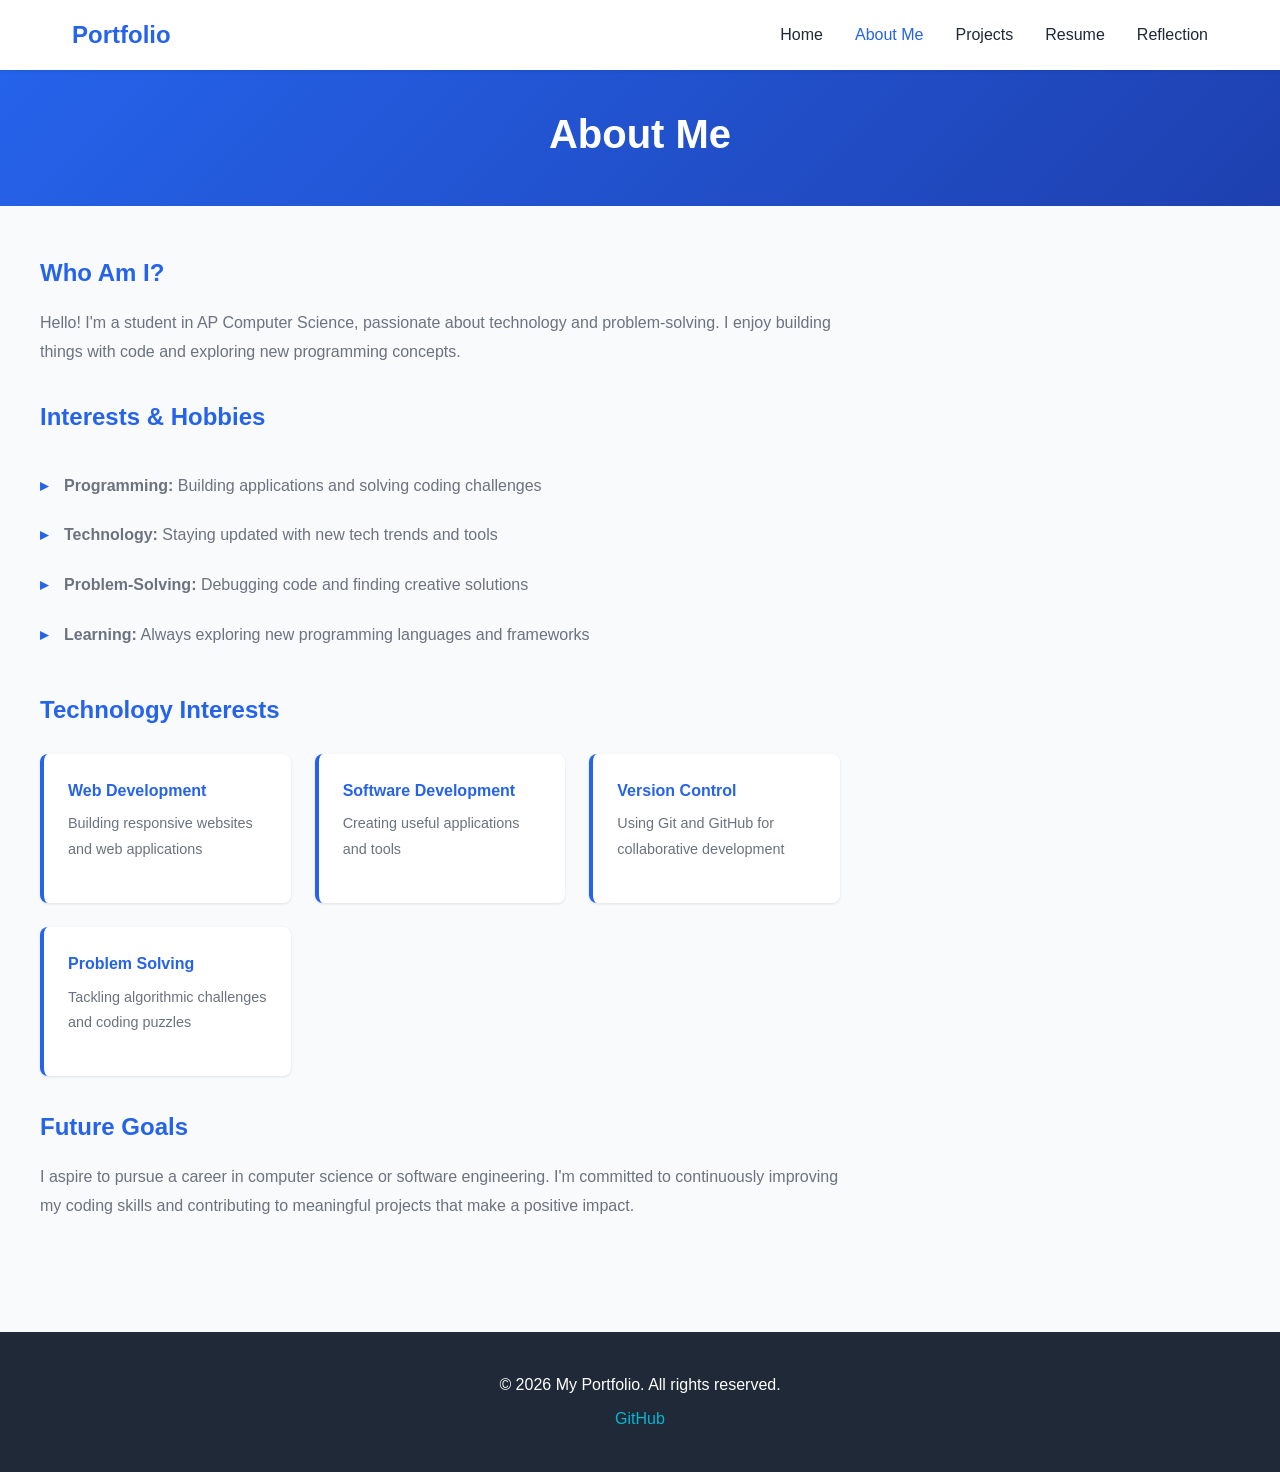
==== pages/about.html @ 3f35dafe "Initial portfolio setup with complete structure and all pages" ====
<!DOCTYPE html>
<html lang="en">
<head>
    <meta charset="UTF-8">
    <meta name="viewport" content="width=device-width, initial-scale=1.0">
    <title>About Me - Portfolio</title>
    <link rel="stylesheet" href="../css/style.css">
</head>
<body>
    <nav class="navbar">
        <div class="nav-container">
            <a href="../index.html" class="nav-logo">Portfolio</a>
            <ul class="nav-menu">
                <li class="nav-item">
                    <a href="../index.html" class="nav-link">Home</a>
                </li>
                <li class="nav-item">
                    <a href="about.html" class="nav-link active">About Me</a>
                </li>
                <li class="nav-item">
                    <a href="projects.html" class="nav-link">Projects</a>
                </li>
                <li class="nav-item">
                    <a href="resume.html" class="nav-link">Resume</a>
                </li>
                <li class="nav-item">
                    <a href="reflection.html" class="nav-link">Reflection</a>
                </li>
            </ul>
        </div>
    </nav>

    <section class="page-header">
        <h1>About Me</h1>
    </section>

    <section class="container content-section">
        <div class="about-content">
            <h2>Who Am I?</h2>
            <p>Hello! I'm a student in AP Computer Science, passionate about technology and problem-solving. I enjoy building things with code and exploring new programming concepts.</p>
            
            <h2>Interests & Hobbies</h2>
            <ul class="interests-list">
                <li><strong>Programming:</strong> Building applications and solving coding challenges</li>
                <li><strong>Technology:</strong> Staying updated with new tech trends and tools</li>
                <li><strong>Problem-Solving:</strong> Debugging code and finding creative solutions</li>
                <li><strong>Learning:</strong> Always exploring new programming languages and frameworks</li>
            </ul>

            <h2>Technology Interests</h2>
            <div class="tech-grid">
                <div class="tech-card">
                    <h3>Web Development</h3>
                    <p>Building responsive websites and web applications</p>
                </div>
                <div class="tech-card">
                    <h3>Software Development</h3>
                    <p>Creating useful applications and tools</p>
                </div>
                <div class="tech-card">
                    <h3>Version Control</h3>
                    <p>Using Git and GitHub for collaborative development</p>
                </div>
                <div class="tech-card">
                    <h3>Problem Solving</h3>
                    <p>Tackling algorithmic challenges and coding puzzles</p>
                </div>
            </div>

            <h2>Future Goals</h2>
            <p>I aspire to pursue a career in computer science or software engineering. I'm committed to continuously improving my coding skills and contributing to meaningful projects that make a positive impact.</p>
        </div>
    </section>

    <footer>
        <p>&copy; 2026 My Portfolio. All rights reserved.</p>
        <p><a href="https://github.com/jhurley2028" target="_blank">GitHub</a></p>
    </footer>
</body>
</html>
---- css/style.css ----
/* ===== Global Styles ===== */
* {
    margin: 0;
    padding: 0;
    box-sizing: border-box;
}

:root {
    --primary-color: #2563eb;
    --secondary-color: #1e40af;
    --accent-color: #06b6d4;
    --text-color: #1f2937;
    --light-text: #6b7280;
    --background-color: #f9fafb;
    --card-background: #ffffff;
    --border-color: #e5e7eb;
    --shadow: 0 1px 3px rgba(0, 0, 0, 0.1);
    --shadow-lg: 0 10px 25px rgba(0, 0, 0, 0.1);
}

body {
    font-family: -apple-system, BlinkMacSystemFont, 'Segoe UI', 'Roboto', 'Oxygen',
        'Ubuntu', 'Cantarell', 'Fira Sans', 'Droid Sans', 'Helvetica Neue',
        sans-serif;
    color: var(--text-color);
    background-color: var(--background-color);
    line-height: 1.6;
}

/* ===== Navigation ===== */
.navbar {
    background-color: var(--card-background);
    box-shadow: var(--shadow);
    position: sticky;
    top: 0;
    z-index: 100;
}

.nav-container {
    max-width: 1200px;
    margin: 0 auto;
    padding: 1rem 2rem;
    display: flex;
    justify-content: space-between;
    align-items: center;
}

.nav-logo {
    font-size: 1.5rem;
    font-weight: 700;
    color: var(--primary-color);
    text-decoration: none;
}

.nav-menu {
    display: flex;
    list-style: none;
    gap: 2rem;
}

.nav-link {
    text-decoration: none;
    color: var(--text-color);
    font-weight: 500;
    transition: color 0.3s ease;
}

.nav-link:hover,
.nav-link.active {
    color: var(--primary-color);
}

/* ===== Hero Section ===== */
.hero {
    background: linear-gradient(135deg, var(--primary-color), var(--secondary-color));
    color: white;
    padding: 5rem 2rem;
    text-align: center;
}

.hero-content h1 {
    font-size: 3rem;
    margin-bottom: 1rem;
}

.hero-content p {
    font-size: 1.2rem;
    margin-bottom: 0.5rem;
    opacity: 0.95;
}

.hero-description {
    font-size: 1rem;
    margin-bottom: 2rem;
    opacity: 0.85;
}

.cta-button {
    display: inline-block;
    background-color: var(--accent-color);
    color: white;
    padding: 0.75rem 2rem;
    border-radius: 0.5rem;
    text-decoration: none;
    font-weight: 600;
    transition: background-color 0.3s ease, transform 0.3s ease;
    cursor: pointer;
}

.cta-button:hover {
    background-color: #0891b2;
    transform: translateY(-2px);
}

/* ===== Container ===== */
.container {
    max-width: 1200px;
    margin: 0 auto;
    padding: 0 2rem;
}

/* ===== Content Section ===== */
.content-section {
    padding: 3rem 0;
}

.intro-section {
    background-color: var(--background-color);
    padding: 3rem 2rem;
}

.intro-section h2 {
    margin-bottom: 1rem;
    color: var(--primary-color);
}

.intro-section > .container > p {
    font-size: 1.1rem;
    color: var(--light-text);
    margin-bottom: 2rem;
}

/* ===== Features Grid ===== */
.features {
    display: grid;
    grid-template-columns: repeat(auto-fit, minmax(250px, 1fr));
    gap: 2rem;
    margin-top: 2rem;
}

.feature-card {
    background-color: var(--card-background);
    padding: 2rem;
    border-radius: 0.75rem;
    box-shadow: var(--shadow);
    text-align: center;
    transition: transform 0.3s ease, box-shadow 0.3s ease;
}

.feature-card:hover {
    transform: translateY(-5px);
    box-shadow: var(--shadow-lg);
}

.feature-card h3 {
    color: var(--primary-color);
    margin-bottom: 0.5rem;
    font-size: 1.3rem;
}

/* ===== Page Header ===== */
.page-header {
    background: linear-gradient(135deg, var(--primary-color), var(--secondary-color));
    color: white;
    padding: 2rem 2rem;
    text-align: center;
}

.page-header h1 {
    font-size: 2.5rem;
    margin-bottom: 0.5rem;
}

.page-header p {
    font-size: 1.1rem;
    opacity: 0.9;
}

/* ===== About Page ===== */
.about-content {
    max-width: 800px;
}

.about-content h2 {
    color: var(--primary-color);
    margin-top: 2rem;
    margin-bottom: 1rem;
}

.about-content h2:first-child {
    margin-top: 0;
}

.about-content p {
    font-size: 1rem;
    color: var(--light-text);
    margin-bottom: 1rem;
    line-height: 1.8;
}

.interests-list {
    list-style: none;
    margin: 1.5rem 0;
}

.interests-list li {
    padding: 0.75rem 0;
    padding-left: 1.5rem;
    position: relative;
    color: var(--light-text);
}

.interests-list li:before {
    content: "▸";
    position: absolute;
    left: 0;
    color: var(--primary-color);
    font-weight: bold;
}

.tech-grid {
    display: grid;
    grid-template-columns: repeat(auto-fit, minmax(200px, 1fr));
    gap: 1.5rem;
    margin: 1.5rem 0;
}

.tech-card {
    background-color: var(--card-background);
    padding: 1.5rem;
    border-radius: 0.5rem;
    border-left: 4px solid var(--primary-color);
    box-shadow: var(--shadow);
}

.tech-card h3 {
    color: var(--primary-color);
    margin-bottom: 0.5rem;
    font-size: 1rem;
}

.tech-card p {
    font-size: 0.9rem;
    color: var(--light-text);
}

/* ===== Projects Grid ===== */
.projects-grid {
    display: grid;
    grid-template-columns: repeat(auto-fill, minmax(300px, 1fr));
    gap: 2rem;
}

.project-card {
    background-color: var(--card-background);
    border-radius: 0.75rem;
    box-shadow: var(--shadow);
    overflow: hidden;
    transition: transform 0.3s ease, box-shadow 0.3s ease;
}

.project-card:hover {
    transform: translateY(-5px);
    box-shadow: var(--shadow-lg);
}

.project-header {
    background: linear-gradient(135deg, var(--primary-color), var(--secondary-color));
    color: white;
    padding: 1.5rem;
}

.project-header h3 {
    font-size: 1.2rem;
    margin: 0;
}

.project-body {
    padding: 1.5rem;
}

.project-body p {
    color: var(--light-text);
    margin-bottom: 1rem;
    font-size: 0.95rem;
    line-height: 1.6;
}

.project-body ul {
    margin-left: 1.5rem;
    margin-bottom: 1rem;
    color: var(--light-text);
}

.project-body li {
    margin-bottom: 0.5rem;
}

.project-link {
    color: var(--primary-color);
    text-decoration: none;
    font-weight: 600;
    transition: color 0.3s ease;
}

.project-link:hover {
    color: var(--secondary-color);
}

/* ===== Resume Page ===== */
.resume-content {
    max-width: 900px;
}

.resume-section {
    margin-bottom: 2.5rem;
    padding-bottom: 2rem;
    border-bottom: 2px solid var(--border-color);
}

.resume-section:last-child {
    border-bottom: none;
}

.resume-section h2 {
    color: var(--primary-color);
    font-size: 1.5rem;
    margin-bottom: 1.5rem;
}

.resume-item {
    margin-bottom: 1.5rem;
}

.resume-item h3 {
    color: var(--text-color);
    margin-bottom: 0.25rem;
}

.resume-item .meta {
    color: var(--primary-color);
    font-size: 0.9rem;
    font-weight: 600;
    display: block;
    margin-bottom: 0.5rem;
}

.resume-item p {
    color: var(--light-text);
    line-height: 1.7;
}

.skills-grid {
    display: grid;
    grid-template-columns: repeat(auto-fit, minmax(200px, 1fr));
    gap: 1.5rem;
    margin-top: 1rem;
}

.skill-category {
    background-color: var(--card-background);
    padding: 1.5rem;
    border-radius: 0.5rem;
    box-shadow: var(--shadow);
}

.skill-category h4 {
    color: var(--primary-color);
    margin-bottom: 1rem;
    font-size: 0.95rem;
}

.skill-category ul {
    list-style: none;
}

.skill-category li {
    padding: 0.5rem 0;
    color: var(--light-text);
    position: relative;
    padding-left: 1.25rem;
}

.skill-category li:before {
    content: "✓";
    position: absolute;
    left: 0;
    color: var(--accent-color);
    font-weight: bold;
}

/* ===== Reflection Page ===== */
.reflection-content {
    max-width: 850px;
}

.reflection-content h2 {
    color: var(--primary-color);
    margin-top: 2rem;
    margin-bottom: 1rem;
    font-size: 1.5rem;
}

.reflection-content h2:first-child {
    margin-top: 0;
}

.reflection-content h3 {
    color: var(--secondary-color);
    margin-top: 1.5rem;
    margin-bottom: 0.75rem;
    font-size: 1.2rem;
}

.reflection-content p {
    color: var(--light-text);
    margin-bottom: 1rem;
    line-height: 1.8;
    font-size: 1rem;
    text-align: justify;
}

.reflection-content ul {
    margin-left: 1.5rem;
    margin-bottom: 1rem;
}

.reflection-content li {
    margin-bottom: 0.75rem;
    color: var(--light-text);
    line-height: 1.7;
}

/* ===== Footer ===== */
footer {
    background-color: var(--text-color);
    color: white;
    text-align: center;
    padding: 2rem;
    margin-top: 3rem;
}

footer p {
    margin: 0.5rem 0;
}

footer a {
    color: var(--accent-color);
    text-decoration: none;
    transition: color 0.3s ease;
}

footer a:hover {
    color: #06b6d4;
}

/* ===== Responsive Design ===== */
@media (max-width: 768px) {
    .nav-container {
        flex-direction: column;
        gap: 1rem;
    }

    .nav-menu {
        flex-direction: column;
        gap: 0.5rem;
        width: 100%;
    }

    .hero-content h1 {
        font-size: 2rem;
    }

    .hero-content p {
        font-size: 1rem;
    }

    .page-header h1 {
        font-size: 2rem;
    }

    .projects-grid {
        grid-template-columns: 1fr;
    }

    .features {
        grid-template-columns: 1fr;
    }

    .tech-grid {
        grid-template-columns: 1fr;
    }

    .skills-grid {
        grid-template-columns: 1fr;
    }
}

@media (max-width: 480px) {
    .nav-menu {
        font-size: 0.9rem;
        gap: 0.75rem;
    }

    .hero-content h1 {
        font-size: 1.5rem;
    }

    .page-header h1 {
        font-size: 1.5rem;
    }

    .page-header p {
        font-size: 0.95rem;
    }

    .container {
        padding: 0 1rem;
    }
}
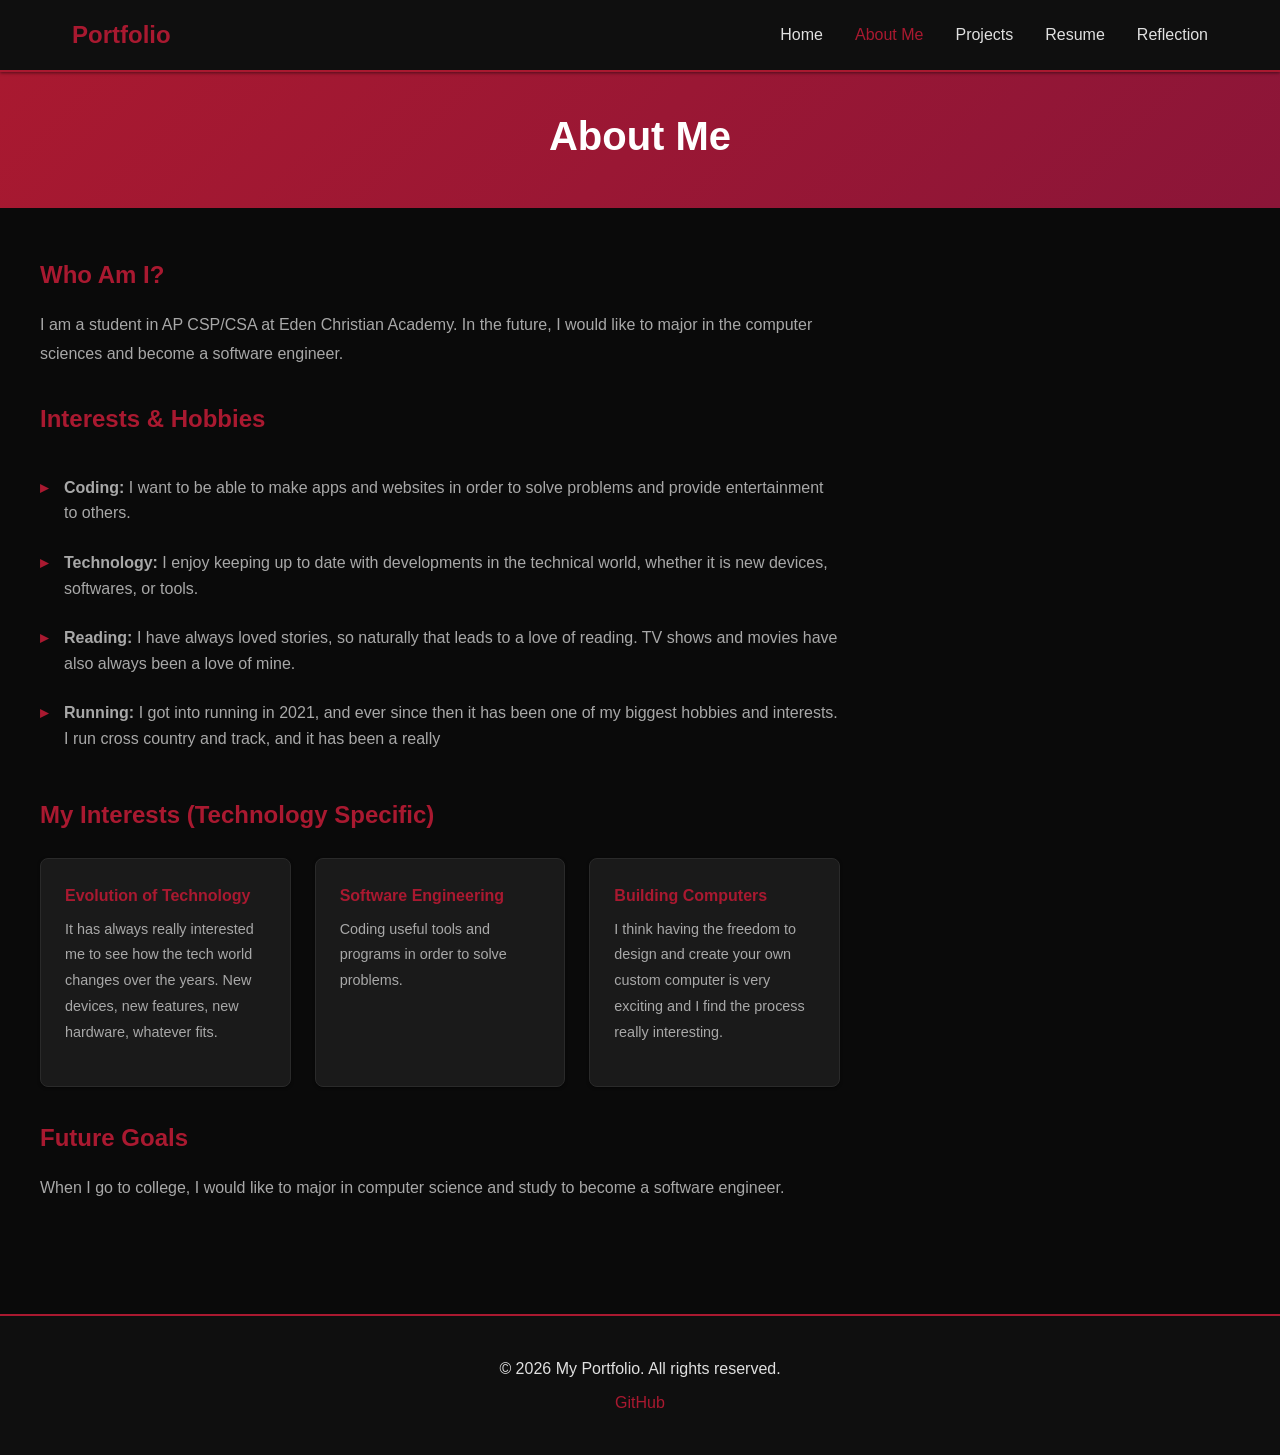
==== commit e281addb: "Updated "About Me" Updated information in the about me page." ====
--- a/pages/about.html
+++ b/pages/about.html
@@ -37,38 +37,34 @@
     <section class="container content-section">
         <div class="about-content">
             <h2>Who Am I?</h2>
-            <p>Hello! I'm a student in AP Computer Science, passionate about technology and problem-solving. I enjoy building things with code and exploring new programming concepts.</p>
+            <p>I am a student in AP CSP/CSA at Eden Christian Academy. In the future, I would like to major in the computer sciences and become a software engineer.</p>
             
             <h2>Interests & Hobbies</h2>
             <ul class="interests-list">
-                <li><strong>Programming:</strong> Building applications and solving coding challenges</li>
-                <li><strong>Technology:</strong> Staying updated with new tech trends and tools</li>
-                <li><strong>Problem-Solving:</strong> Debugging code and finding creative solutions</li>
-                <li><strong>Learning:</strong> Always exploring new programming languages and frameworks</li>
+                <li><strong>Coding:</strong> I want to be able to make apps and websites in order to solve problems and provide entertainment to others.</li>
+                <li><strong>Technology:</strong> I enjoy keeping up to date with developments in the technical world, whether it is new devices, softwares, or tools.</li>
+                <li><strong>Reading:</strong> I have always loved stories, so naturally that leads to a love of reading. TV shows and movies have also always been a love of mine.</li>
+                <li><strong>Running:</strong> I got into running in 2021, and ever since then it has been one of my biggest hobbies and interests. I run cross country and track, and it has been a really</li>
             </ul>
 
-            <h2>Technology Interests</h2>
+            <h2>My Interests (Technology Specific)</h2>
             <div class="tech-grid">
                 <div class="tech-card">
-                    <h3>Web Development</h3>
-                    <p>Building responsive websites and web applications</p>
+                    <h3>Evolution of Technology</h3>
+                    <p>It has always really interested me to see how the tech world changes over the years. New devices, new features, new hardware, whatever fits.</p>
                 </div>
                 <div class="tech-card">
-                    <h3>Software Development</h3>
-                    <p>Creating useful applications and tools</p>
+                    <h3>Software Engineering</h3>
+                    <p>Coding useful tools and programs in order to solve problems.</p>
                 </div>
                 <div class="tech-card">
-                    <h3>Version Control</h3>
-                    <p>Using Git and GitHub for collaborative development</p>
-                </div>
-                <div class="tech-card">
-                    <h3>Problem Solving</h3>
-                    <p>Tackling algorithmic challenges and coding puzzles</p>
+                    <h3>Building Computers</h3>
+                    <p>I think having the freedom to design and create your own custom computer is very exciting and I find the process really interesting.</p>
                 </div>
             </div>
 
             <h2>Future Goals</h2>
-            <p>I aspire to pursue a career in computer science or software engineering. I'm committed to continuously improving my coding skills and contributing to meaningful projects that make a positive impact.</p>
+            <p>When I go to college, I would like to major in computer science and study to become a software engineer.</p>
         </div>
     </section>
 
--- a/css/style.css
+++ b/css/style.css
@@ -6,16 +6,16 @@
 }
 
 :root {
-    --primary-color: #2563eb;
-    --secondary-color: #1e40af;
-    --accent-color: #06b6d4;
-    --text-color: #1f2937;
-    --light-text: #6b7280;
-    --background-color: #f9fafb;
-    --card-background: #ffffff;
-    --border-color: #e5e7eb;
-    --shadow: 0 1px 3px rgba(0, 0, 0, 0.1);
-    --shadow-lg: 0 10px 25px rgba(0, 0, 0, 0.1);
+    --primary-color: #a91930;
+    --secondary-color: #8b1538;
+    --accent-color: #c71c5e;
+    --text-color: #e0e0e0;
+    --light-text: #a8a8a8;
+    --background-color: #0a0a0a;
+    --card-background: #1a1a1a;
+    --border-color: #2a2a2a;
+    --shadow: 0 1px 3px rgba(0, 0, 0, 0.5);
+    --shadow-lg: 0 10px 25px rgba(0, 0, 0, 0.7);
 }
 
 body {
@@ -29,11 +29,12 @@
 
 /* ===== Navigation ===== */
 .navbar {
-    background-color: var(--card-background);
+    background-color: #0f0f0f;
     box-shadow: var(--shadow);
     position: sticky;
     top: 0;
     z-index: 100;
+    border-bottom: 2px solid var(--primary-color);
 }
 
 .nav-container {
@@ -108,7 +109,7 @@
 }
 
 .cta-button:hover {
-    background-color: #0891b2;
+    background-color: #e83f6f;
     transform: translateY(-2px);
 }
 
@@ -125,8 +126,10 @@
 }
 
 .intro-section {
-    background-color: var(--background-color);
+    background-color: #1a1a1a;
     padding: 3rem 2rem;
+    border-top: 1px solid var(--border-color);
+    border-bottom: 1px solid var(--border-color);
 }
 
 .intro-section h2 {
@@ -155,11 +158,13 @@
     box-shadow: var(--shadow);
     text-align: center;
     transition: transform 0.3s ease, box-shadow 0.3s ease;
+    border: 1px solid var(--border-color);
 }
 
 .feature-card:hover {
     transform: translateY(-5px);
     box-shadow: var(--shadow-lg);
+    border-color: var(--primary-color);
 }
 
 .feature-card h3 {
@@ -241,6 +246,7 @@
     border-radius: 0.5rem;
     border-left: 4px solid var(--primary-color);
     box-shadow: var(--shadow);
+    border: 1px solid var(--border-color);
 }
 
 .tech-card h3 {
@@ -267,11 +273,13 @@
     box-shadow: var(--shadow);
     overflow: hidden;
     transition: transform 0.3s ease, box-shadow 0.3s ease;
+    border: 1px solid var(--border-color);
 }
 
 .project-card:hover {
     transform: translateY(-5px);
     box-shadow: var(--shadow-lg);
+    border-color: var(--primary-color);
 }
 
 .project-header {
@@ -314,7 +322,7 @@
 }
 
 .project-link:hover {
-    color: var(--secondary-color);
+    color: var(--accent-color);
 }
 
 /* ===== Resume Page ===== */
@@ -372,6 +380,7 @@
     padding: 1.5rem;
     border-radius: 0.5rem;
     box-shadow: var(--shadow);
+    border: 1px solid var(--border-color);
 }
 
 .skill-category h4 {
@@ -416,7 +425,7 @@
 }
 
 .reflection-content h3 {
-    color: var(--secondary-color);
+    color: var(--accent-color);
     margin-top: 1.5rem;
     margin-bottom: 0.75rem;
     font-size: 1.2rem;
@@ -443,11 +452,12 @@
 
 /* ===== Footer ===== */
 footer {
-    background-color: var(--text-color);
-    color: white;
+    background-color: #0f0f0f;
+    color: var(--text-color);
     text-align: center;
     padding: 2rem;
     margin-top: 3rem;
+    border-top: 2px solid var(--primary-color);
 }
 
 footer p {
@@ -455,13 +465,13 @@
 }
 
 footer a {
-    color: var(--accent-color);
+    color: var(--primary-color);
     text-decoration: none;
     transition: color 0.3s ease;
 }
 
 footer a:hover {
-    color: #06b6d4;
+    color: var(--accent-color);
 }
 
 /* ===== Responsive Design ===== */
